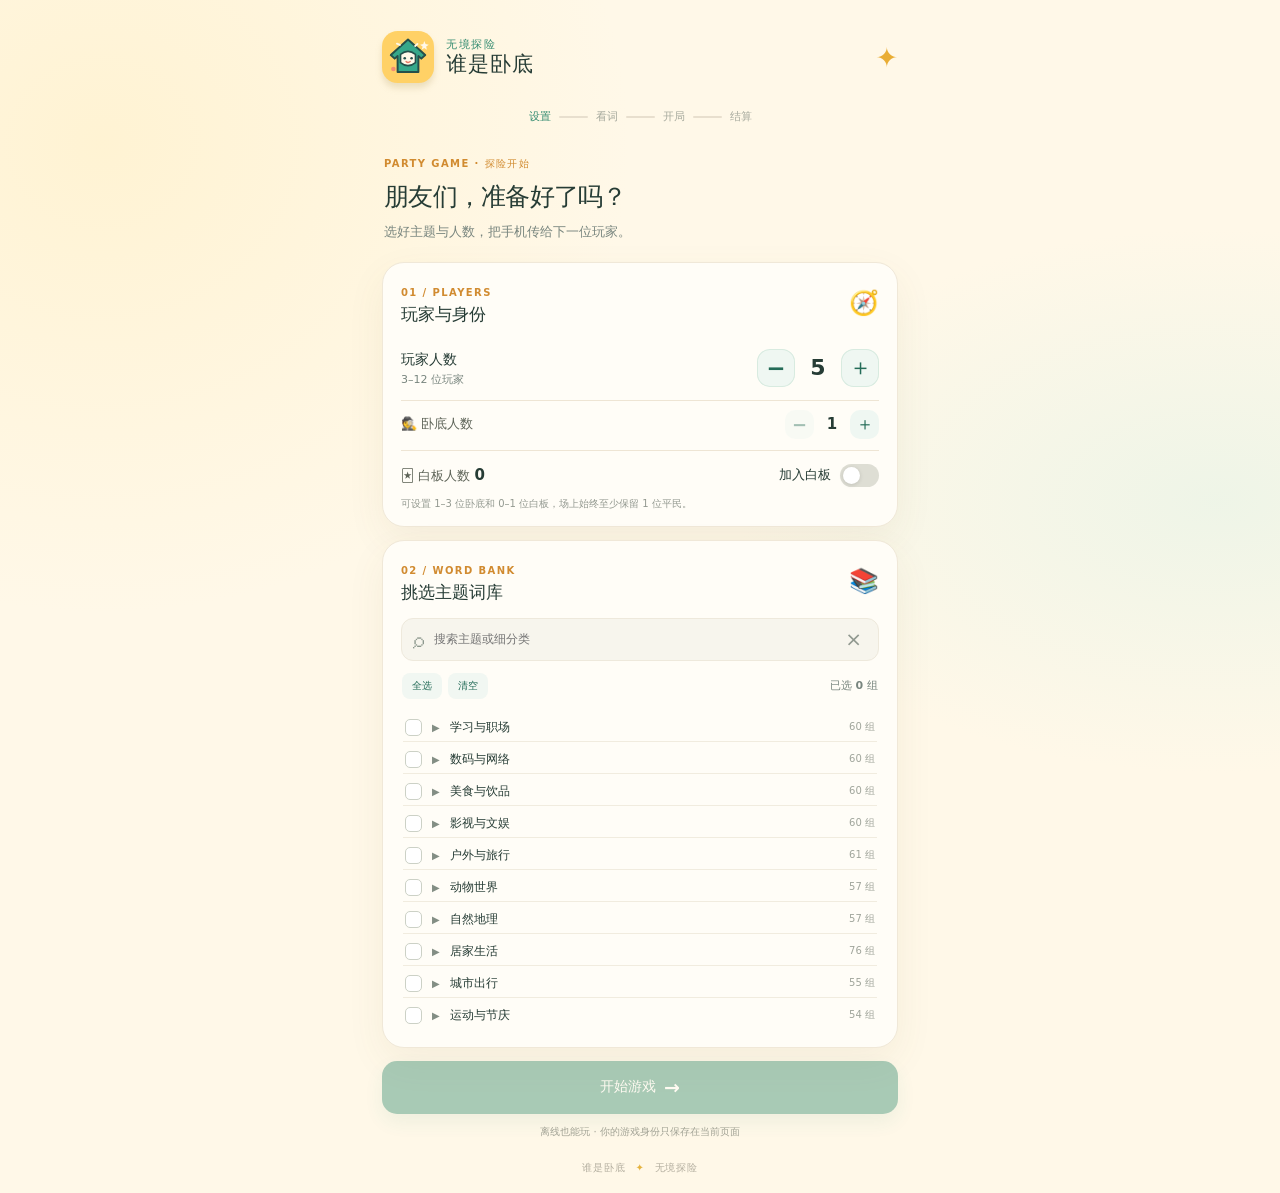
==== v2/index.html @ dc9503a5 "feat: add WhoIsUndercover v2" ====
<!doctype html>
<html lang="zh-CN">
<head>
  <meta charset="utf-8">
  <meta name="viewport" content="width=device-width,initial-scale=1,viewport-fit=cover">
  <meta name="theme-color" content="#fff8e8">
  <meta name="description" content="谁是卧底 · 无境探险，多级主题词库的线下派对游戏。">
  <link rel="manifest" href="manifest.json">
  <link rel="icon" href="assets/mascot.svg" type="image/svg+xml">
  <link rel="stylesheet" href="styles.css">
  <title>谁是卧底 · 无境探险</title>
</head>
<body>
  <main class="app-shell">
    <header class="brand"><img src="assets/mascot.svg" alt="探险小侦探"><div><p>无境探险</p><h1>谁是卧底</h1></div><span class="brand-spark">✦</span></header>
    <div class="stepper" id="stepper" aria-label="游戏步骤"><span class="active">设置</span><i></i><span>看词</span><i></i><span>开局</span><i></i><span>结算</span></div>

    <section class="screen active" id="setup-screen">
      <div class="intro"><p class="eyebrow">PARTY GAME · 探险开始</p><h2>朋友们，准备好了吗？</h2><p>选好主题与人数，把手机传给下一位玩家。</p></div>
      <article class="panel setup-panel">
        <div class="section-heading"><div><span class="kicker">01 / PLAYERS</span><h3>玩家与身份</h3></div><span class="tiny-illustration">🧭</span></div>
        <div class="counter-row"><div><b>玩家人数</b><small>3–12 位玩家</small></div><div class="counter"><button data-adjust="players" data-delta="-1" aria-label="减少玩家">−</button><strong id="player-count">5</strong><button data-adjust="players" data-delta="1" aria-label="增加玩家">＋</button></div></div>
        <div class="role-control"><span>🕵️ 卧底人数</span><div class="mini-counter"><button data-adjust="undercover" data-delta="-1" aria-label="减少卧底">−</button><b id="undercover-count">1</b><button data-adjust="undercover" data-delta="1" aria-label="增加卧底">＋</button></div></div>
        <div class="role-summary"><span>🃏 白板人数 <b id="blank-count">0</b></span><span class="role-switch"><label for="blank-toggle">加入白板</label><input id="blank-toggle" type="checkbox"><i></i></span></div>
        <p class="hint">可设置 1–3 位卧底和 0–1 位白板，场上始终至少保留 1 位平民。</p>
      </article>

      <article class="panel categories-panel">
        <div class="section-heading"><div><span class="kicker">02 / WORD BANK</span><h3>挑选主题词库</h3></div><span class="tiny-illustration">📚</span></div>
        <label class="search-box"><span>⌕</span><input id="category-search" type="search" placeholder="搜索主题或细分类" autocomplete="off"><button id="clear-search" type="button" aria-label="清除搜索">×</button></label>
        <div class="category-actions"><button id="select-all" type="button">全选</button><button id="clear-all" type="button">清空</button><span id="pair-count">已选 0 组</span></div>
        <div id="category-tree" class="category-tree" aria-live="polite"><p class="loading">正在打开探险地图…</p></div>
      </article>
      <button class="primary-button" id="start-button" disabled>开始游戏 <span>→</span></button>
      <p class="bottom-note">离线也能玩 · 你的游戏身份只保存在当前页面</p>
    </section>

    <section class="screen" id="reveal-screen">
      <div class="screen-title"><span class="kicker">PASS THE PHONE</span><h2 id="reveal-heading">请 1 号玩家查看</h2><p>确认只有自己看到屏幕，再轻触卡片。</p></div>
      <button class="secret-card" id="secret-card" type="button" aria-label="轻触显示你的词语"><span class="card-stars">✦　✦</span><img src="assets/mascot.svg" alt=""><b id="secret-word">轻触查看词语</b><small id="secret-role">这是你的秘密任务</small></button>
      <div class="reveal-controls"><button class="secondary-button" id="camera-button" type="button" disabled>📷 拍张头像</button><button class="primary-button" id="seen-button" type="button" disabled>我记住了，传给下一位 <span>→</span></button></div>
      <div class="progress-dots" id="reveal-progress"></div>
    </section>

    <section class="screen" id="play-screen">
      <div class="screen-title"><span class="kicker">ROUND <b id="round-number">1</b></span><h2>轮流描述，找出卧底</h2><p>选中玩家可查看词语或记录淘汰。</p></div>
      <div class="players-grid" id="players-grid"></div>
      <div class="selection-label" id="selection-label">先点选一位玩家</div>
      <div class="action-row"><button class="secondary-button" id="forget-button" disabled>👀 忘词了</button><button class="danger-button" id="eliminate-button" disabled>⚡ 记录淘汰</button></div>
      <button class="text-button" id="finish-button">结束游戏并查看身份</button>
    </section>

    <section class="screen" id="result-screen">
      <div class="result-hero"><span id="result-emoji">🎉</span><p class="kicker">GAME COMPLETE</p><h2 id="result-title">游戏结束</h2><p id="result-message"></p></div>
      <article class="panel"><div class="section-heading"><div><span class="kicker">THE REVEAL</span><h3>大家的身份</h3></div><span class="tiny-illustration">🎭</span></div><div class="result-players" id="result-players"></div><p class="word-reveal" id="word-reveal"></p></article>
      <button class="primary-button" id="new-game-button">再玩一局 <span>↻</span></button>
    </section>
    <footer class="footer-brand">谁是卧底 <span>✦</span> 无境探险</footer>
  </main>

  <dialog id="peek-dialog" class="peek-dialog"><button class="dialog-close" data-close aria-label="关闭">×</button><span>🤫 偷偷看一眼</span><h2 id="peek-word"></h2><p id="peek-player"></p><small>3 秒后自动收起</small></dialog>
  <dialog id="camera-dialog" class="camera-dialog"><button class="dialog-close" data-close aria-label="关闭">×</button><h2>拍张头像</h2><video id="camera-video" autoplay playsinline></video><canvas id="camera-canvas" hidden></canvas><img id="camera-preview" alt="头像预览" hidden><div class="camera-actions"><button class="secondary-button" id="capture-button">拍照</button><button class="primary-button" id="save-photo-button" disabled>保存头像</button></div><p id="camera-message">允许相机权限即可拍照，也可以直接关闭跳过。</p></dialog>
  <div class="toast" id="toast" role="status"></div>
  <script src="app.js" defer></script>
</body>
</html>
---- v2/styles.css ----
:root{font-family:ui-rounded,"SF Pro Rounded","Noto Sans SC",system-ui,sans-serif;color:#263c35;background:#fff8e8;font-synthesis:none;--ink:#263c35;--green:#338b70;--green-dark:#246c58;--coral:#ec7969;--yellow:#ffd166;--paper:#fffdf7;--muted:#78857e;--line:#eee5d4;--shadow:0 14px 38px #705d3312}*{box-sizing:border-box}body{margin:0;min-width:320px;min-height:100vh;background:radial-gradient(ellipse at 8% 12%,#ffedbb77,transparent 33rem),radial-gradient(ellipse at 95% 42%,#cdeee655,transparent 30rem),#fff8e8}button,input{font:inherit}button{cursor:pointer;-webkit-tap-highlight-color:transparent}button:disabled{cursor:not-allowed;opacity:.42}.app-shell{width:min(100%,560px);min-height:100dvh;margin:auto;padding:calc(14px + env(safe-area-inset-top)) 22px calc(18px + env(safe-area-inset-bottom));display:flex;flex-direction:column}.brand{display:flex;align-items:center;gap:12px;height:60px;position:relative}.brand img{width:52px;height:52px;filter:drop-shadow(0 5px 3px #947c2830)}.brand p{font-size:11px;font-weight:750;letter-spacing:.14em;color:var(--green);margin:0 0 1px}.brand h1{font-size:21px;line-height:1.1;margin:0;letter-spacing:.04em}.brand-spark{margin-left:auto;color:#e9ad34;font-size:27px}.stepper{display:flex;align-items:center;justify-content:center;gap:8px;margin:22px 0 23px;color:#a6a99d;font-size:11px;font-weight:700}.stepper i{width:29px;height:2px;background:#e8dfce;border-radius:3px}.stepper span.active{color:var(--green)}.screen{display:none;animation:arrive .24s ease}.screen.active{display:block}@keyframes arrive{from{opacity:.45;transform:translateY(5px)}to{opacity:1;transform:none}}.intro{margin:0 2px 20px}.eyebrow,.kicker{font-size:10px;letter-spacing:.14em;font-weight:800;color:#d18b30}.intro h2,.screen-title h2{font-size:25px;line-height:1.3;margin:6px 0 7px;letter-spacing:-.03em}.intro>p:last-child,.screen-title>p:last-child{font-size:13px;line-height:1.65;color:var(--muted);margin:0}.panel{background:var(--paper);border:1px solid #f0e8d8;border-radius:22px;padding:18px 18px 15px;box-shadow:var(--shadow);margin-bottom:13px}.section-heading{display:flex;align-items:center;justify-content:space-between;margin-bottom:14px}.section-heading h3{margin:3px 0 0;font-size:17px}.tiny-illustration{font-size:24px}.counter-row{display:flex;justify-content:space-between;align-items:center;padding:9px 0 13px}.counter-row>div:first-child b{font-size:14px}.counter-row small{display:block;color:var(--muted);font-size:11px;margin-top:3px}.counter{display:flex;align-items:center;gap:13px}.counter strong{font-size:22px;min-width:20px;text-align:center}.counter button{width:38px;height:38px;border-radius:13px;border:0;background:#eff7f2;color:var(--green-dark);font-size:23px;font-weight:600;box-shadow:inset 0 0 0 1px #d8ebe0}.role-summary{border-top:1px solid var(--line);padding-top:13px;display:flex;align-items:center;justify-content:space-between;font-size:13px}.role-summary>span:first-child{color:#5d6357}.role-summary b{font-size:15px;color:var(--ink)}.role-switch{display:flex;align-items:center;gap:9px;cursor:pointer}.role-switch input{position:absolute;opacity:0}.role-switch i{width:39px;height:23px;background:#deded4;border-radius:20px;position:relative;transition:.2s}.role-switch i:before{content:"";position:absolute;width:17px;height:17px;border-radius:50%;background:white;top:3px;left:3px;box-shadow:0 1px 4px #0002;transition:.2s}.role-switch input:checked+i{background:var(--green)}.role-switch input:checked+i:before{transform:translateX(16px)}.hint{font-size:10px;color:#939990;margin:10px 0 0}.search-box{display:flex;align-items:center;height:43px;background:#f7f5ed;border:1px solid #eee9dc;border-radius:12px;padding:0 11px;gap:8px;color:#8d988e}.search-box>span{font-size:22px}.search-box input{border:0;outline:0;background:transparent;min-width:0;flex:1;font-size:12px;color:var(--ink)}.search-box button{border:0;background:none;color:#90988f;font-size:20px;padding:3px 5px}.category-actions{display:flex;align-items:center;gap:6px;padding:12px 1px 9px}.category-actions button{border:0;background:#f1f7f2;color:var(--green-dark);border-radius:8px;padding:6px 10px;font-size:10px;font-weight:700}.category-actions span{margin-left:auto;font-size:11px;color:var(--muted);font-weight:650}.category-tree{max-height:335px;overflow:auto;padding:2px 2px 3px;scrollbar-width:thin;scrollbar-color:#dddfd3 transparent}.tree-root{border-top:1px solid #f1ecdf}.tree-root:first-child{border-top:0}.root-row{display:flex;align-items:center;gap:7px;padding:9px 2px 5px;font-size:12px;font-weight:750}.root-check,.leaf-check{appearance:none;width:17px;height:17px;flex:none;border:1.5px solid #ccd1c6;border-radius:5px;background:white;margin:0;display:grid;place-items:center}.root-check:checked,.leaf-check:checked{background:var(--green);border-color:var(--green)}.root-check:checked:after,.leaf-check:checked:after{content:"✓";color:white;font-size:11px;font-weight:800}.root-toggle{border:0;background:none;color:#838e84;padding:3px;font-size:10px}.root-count{margin-left:auto;color:#a0a59b;font-size:10px;font-weight:500}.leaf-list{display:grid;grid-template-columns:1fr 1fr;gap:3px 8px;padding:2px 0 9px 24px}.leaf-row{display:flex;align-items:center;gap:6px;min-height:29px;font-size:10px;color:#626d65}.leaf-row .root-count{font-size:9px}.loading{font-size:12px;color:var(--muted);text-align:center;padding:30px 0}.primary-button,.secondary-button,.danger-button{border:0;border-radius:15px;min-height:53px;padding:0 17px;font-weight:750;font-size:14px;transition:transform .12s,filter .12s}.primary-button:active,.secondary-button:active,.danger-button:active{transform:scale(.98)}.primary-button{width:100%;background:var(--green);color:white;box-shadow:0 8px 20px #338b7033;display:flex;align-items:center;justify-content:center;gap:8px}.primary-button span{font-size:19px}.bottom-note{text-align:center;color:#a4a396;font-size:10px;margin:11px 0 0}.screen-title{text-align:center;margin:2px 0 19px}.screen-title h2{font-size:22px;margin:6px 0}.secret-card{width:min(100%,330px);height:350px;margin:0 auto 20px;border:0;border-radius:27px;background:linear-gradient(147deg,#f8d977,#ffc65f 75%);box-shadow:0 15px 28px #a279321e,inset 0 0 0 1px #fff9d3;display:flex;flex-direction:column;align-items:center;justify-content:center;position:relative;color:#315749;overflow:hidden}.secret-card:before,.secret-card:after{content:"";position:absolute;border:1px solid #fff9;border-radius:50%;width:290px;height:290px;top:-175px;right:-112px}.secret-card:after{width:190px;height:190px;top:auto;right:auto;left:-92px;bottom:-107px}.secret-card img{width:102px;height:102px;margin:16px 0;filter:drop-shadow(0 6px 4px #82621f24)}.secret-card b{font-size:23px}.secret-card small{font-size:12px;margin-top:9px;color:#547166}.card-stars{position:absolute;top:21px;right:24px;color:#fff9;font-size:16px}.secret-card.revealed{background:linear-gradient(140deg,#d7f0dc,#aadfbe)}.reveal-controls{display:grid;gap:9px}.secondary-button{background:#eef5ef;color:var(--green-dark);border:1px solid #dfebe1}.reveal-controls .secondary-button{min-height:44px}.progress-dots{display:flex;justify-content:center;gap:8px;margin:18px}.progress-dots i{width:7px;height:7px;border-radius:10px;background:#ddd9cc}.progress-dots i.done{background:var(--green)}.players-grid{display:grid;grid-template-columns:repeat(3,1fr);gap:10px;margin:18px 0 11px}.player-card{border:1px solid #ece6da;background:var(--paper);border-radius:17px;min-height:105px;padding:11px 5px 9px;position:relative;display:flex;flex-direction:column;align-items:center;justify-content:center;gap:4px;box-shadow:0 5px 14px #725e2909;transition:.15s}.player-card.selected{border:2px solid var(--green);background:#eff8f0;transform:translateY(-2px)}.player-card.eliminated{opacity:.56;background:#f2eee6}.player-card.eliminated:after{content:"淘汰";position:absolute;right:5px;top:5px;font-size:8px;color:white;background:var(--coral);padding:3px 5px;border-radius:7px}.avatar{width:39px;height:39px;border-radius:50%;object-fit:cover;background:#ffe9ad;border:2px solid #fff;box-shadow:0 2px 6px #0001}.avatar-emoji{display:grid;place-items:center;font-size:22px}.player-card b{font-size:11px}.player-card small{font-size:9px;color:#899187}.selection-label{text-align:center;font-size:11px;color:#8a9389;min-height:19px;margin:8px}.action-row{display:grid;grid-template-columns:1fr 1fr;gap:9px}.action-row button{font-size:12px;padding:0 8px;min-height:49px}.danger-button{background:#fce9e4;color:#b75548;border:1px solid #f5d1c8}.text-button{display:block;margin:12px auto;border:0;background:none;padding:10px;color:#8b9188;font-size:11px;text-decoration:underline;text-underline-offset:3px}.result-hero{text-align:center;padding:12px 0 20px}.result-hero>span{font-size:53px}.result-hero .kicker{margin:10px 0 3px}.result-hero h2{font-size:27px;margin:2px}.result-hero>p:last-child{font-size:12px;color:var(--muted);margin:7px}.result-players{display:grid;grid-template-columns:repeat(3,1fr);gap:8px}.result-player{background:#f8f6ef;border-radius:12px;text-align:center;padding:11px 4px;font-size:11px}.result-player span{font-size:20px;display:block;margin-bottom:4px}.result-player small{display:block;color:#7d877d;font-size:9px;margin-top:4px}.word-reveal{background:#fff6d9;border-radius:10px;padding:10px;text-align:center;font-size:11px;color:#655535;margin:11px 0 0}.result-screen+.footer-brand{margin-top:auto}.footer-brand{margin-top:auto;padding-top:22px;text-align:center;color:#b2ad9e;font-size:10px;letter-spacing:.08em}.footer-brand span{color:#e5b33f;margin:0 6px}.peek-dialog,.camera-dialog{border:0;border-radius:24px;width:min(calc(100% - 32px),410px);padding:29px 22px;background:#fffdf7;color:var(--ink);text-align:center;box-shadow:0 24px 90px #14201955}.peek-dialog::backdrop,.camera-dialog::backdrop{background:#21342d88;backdrop-filter:blur(4px)}.dialog-close{position:absolute;right:12px;top:9px;border:0;background:none;color:#899088;font-size:24px}.peek-dialog>span{font-size:12px;color:var(--green)}.peek-dialog h2{font-size:30px;margin:18px}.peek-dialog p,.peek-dialog small{color:#8d958b;font-size:12px}.camera-dialog{text-align:left}.camera-dialog h2{margin:0 0 12px}.camera-dialog video,.camera-dialog>img{width:100%;max-height:55vh;object-fit:cover;border-radius:15px;background:#eae9df}.camera-actions{display:grid;grid-template-columns:1fr 1fr;gap:8px;margin-top:12px}.camera-actions button{font-size:12px;min-height:45px}.camera-dialog>p{font-size:11px;color:#8d958b;text-align:center;margin-bottom:0}.toast{position:fixed;bottom:calc(26px + env(safe-area-inset-bottom));left:50%;transform:translate(-50%,20px);padding:11px 16px;border-radius:11px;background:#273c34;color:white;font-size:12px;opacity:0;pointer-events:none;transition:.2s;white-space:nowrap;z-index:5}.toast.show{opacity:1;transform:translate(-50%,0)}
@media(min-width:600px){.app-shell{padding-top:27px}.category-tree{max-height:390px}.players-grid{grid-template-columns:repeat(4,1fr)}}
@media(max-height:760px){.secret-card{height:290px}.category-tree{max-height:270px}}
@media(prefers-reduced-motion:reduce){*,*:before,*:after{animation-duration:.01ms!important;transition-duration:.01ms!important;scroll-behavior:auto!important}}
.role-control{display:flex;align-items:center;justify-content:space-between;padding:9px 0 11px;border-top:1px solid var(--line);font-size:13px;color:#5d6357}.mini-counter{display:flex;align-items:center;gap:12px}.mini-counter b{font-size:15px;color:var(--ink);min-width:12px;text-align:center}.mini-counter button{width:29px;height:29px;border-radius:10px;border:0;background:#eff7f2;color:var(--green-dark);font-size:18px;font-weight:700}
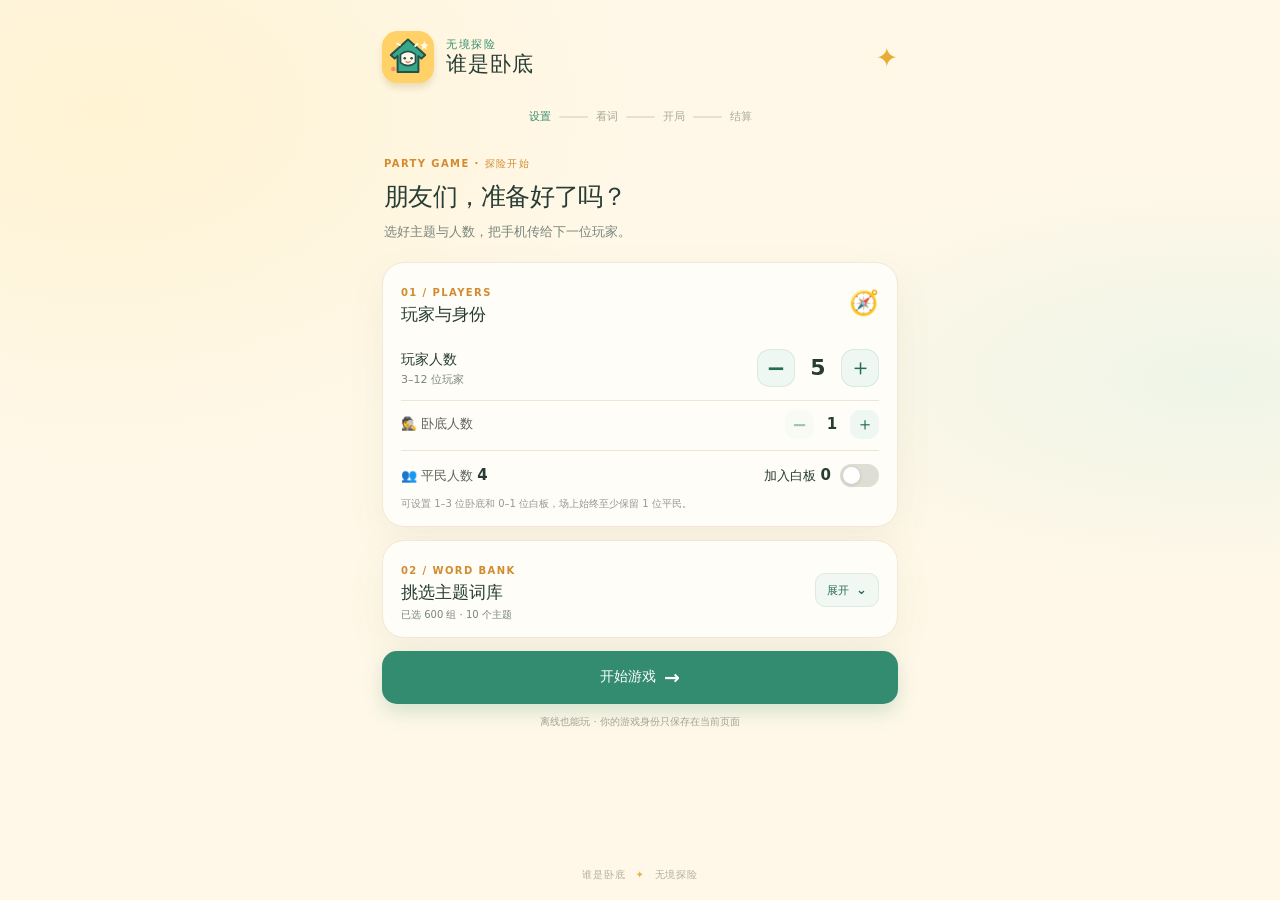
==== commit 72c10a62: "feat: compact mobile setup and restart game" ====
--- a/v2/index.html
+++ b/v2/index.html
@@ -21,15 +21,17 @@
         <div class="section-heading"><div><span class="kicker">01 / PLAYERS</span><h3>玩家与身份</h3></div><span class="tiny-illustration">🧭</span></div>
         <div class="counter-row"><div><b>玩家人数</b><small>3–12 位玩家</small></div><div class="counter"><button data-adjust="players" data-delta="-1" aria-label="减少玩家">−</button><strong id="player-count">5</strong><button data-adjust="players" data-delta="1" aria-label="增加玩家">＋</button></div></div>
         <div class="role-control"><span>🕵️ 卧底人数</span><div class="mini-counter"><button data-adjust="undercover" data-delta="-1" aria-label="减少卧底">−</button><b id="undercover-count">1</b><button data-adjust="undercover" data-delta="1" aria-label="增加卧底">＋</button></div></div>
-        <div class="role-summary"><span>🃏 白板人数 <b id="blank-count">0</b></span><span class="role-switch"><label for="blank-toggle">加入白板</label><input id="blank-toggle" type="checkbox"><i></i></span></div>
+        <div class="role-summary"><span>👥 平民人数 <b id="civilian-count">4</b></span><span class="role-switch"><label for="blank-toggle">加入白板 <b id="blank-count">0</b></label><input id="blank-toggle" type="checkbox"><i></i></span></div>
         <p class="hint">可设置 1–3 位卧底和 0–1 位白板，场上始终至少保留 1 位平民。</p>
       </article>
 
       <article class="panel categories-panel">
-        <div class="section-heading"><div><span class="kicker">02 / WORD BANK</span><h3>挑选主题词库</h3></div><span class="tiny-illustration">📚</span></div>
-        <label class="search-box"><span>⌕</span><input id="category-search" type="search" placeholder="搜索主题或细分类" autocomplete="off"><button id="clear-search" type="button" aria-label="清除搜索">×</button></label>
-        <div class="category-actions"><button id="select-all" type="button">全选</button><button id="clear-all" type="button">清空</button><span id="pair-count">已选 0 组</span></div>
-        <div id="category-tree" class="category-tree" aria-live="polite"><p class="loading">正在打开探险地图…</p></div>
+        <div class="section-heading category-heading"><div><span class="kicker">02 / WORD BANK</span><h3>挑选主题词库</h3><p id="pair-count" class="category-summary">正在载入词库…</p></div><button id="category-toggle" class="category-toggle" type="button" aria-expanded="false" aria-controls="category-controls">展开 <span>⌄</span></button></div>
+        <div id="category-controls" hidden>
+          <label class="search-box"><span>⌕</span><input id="category-search" type="search" placeholder="搜索主题或细分类" autocomplete="off"><button id="clear-search" type="button" aria-label="清除搜索">×</button></label>
+          <div class="category-actions"><button id="select-all" type="button">全选</button><button id="clear-all" type="button">清空</button></div>
+          <div id="category-tree" class="category-tree" aria-live="polite"><p class="loading">正在打开探险地图…</p></div>
+        </div>
       </article>
       <button class="primary-button" id="start-button" disabled>开始游戏 <span>→</span></button>
       <p class="bottom-note">离线也能玩 · 你的游戏身份只保存在当前页面</p>
@@ -39,6 +41,7 @@
       <div class="screen-title"><span class="kicker">PASS THE PHONE</span><h2 id="reveal-heading">请 1 号玩家查看</h2><p>确认只有自己看到屏幕，再轻触卡片。</p></div>
       <button class="secret-card" id="secret-card" type="button" aria-label="轻触显示你的词语"><span class="card-stars">✦　✦</span><img src="assets/mascot.svg" alt=""><b id="secret-word">轻触查看词语</b><small id="secret-role">这是你的秘密任务</small></button>
       <div class="reveal-controls"><button class="secondary-button" id="camera-button" type="button" disabled>📷 拍张头像</button><button class="primary-button" id="seen-button" type="button" disabled>我记住了，传给下一位 <span>→</span></button></div>
+      <button class="text-button restart-button" type="button" data-restart>↻ 词语不合适？换词重开</button>
       <div class="progress-dots" id="reveal-progress"></div>
     </section>
 
@@ -48,6 +51,7 @@
       <div class="selection-label" id="selection-label">先点选一位玩家</div>
       <div class="action-row"><button class="secondary-button" id="forget-button" disabled>👀 忘词了</button><button class="danger-button" id="eliminate-button" disabled>⚡ 记录淘汰</button></div>
       <button class="text-button" id="finish-button">结束游戏并查看身份</button>
+      <button class="text-button restart-button" type="button" data-restart>↻ 词语不合适？换词重开</button>
     </section>
 
     <section class="screen" id="result-screen">
--- a/v2/styles.css
+++ b/v2/styles.css
@@ -1,5 +1,52 @@
 :root{font-family:ui-rounded,"SF Pro Rounded","Noto Sans SC",system-ui,sans-serif;color:#263c35;background:#fff8e8;font-synthesis:none;--ink:#263c35;--green:#338b70;--green-dark:#246c58;--coral:#ec7969;--yellow:#ffd166;--paper:#fffdf7;--muted:#78857e;--line:#eee5d4;--shadow:0 14px 38px #705d3312}*{box-sizing:border-box}body{margin:0;min-width:320px;min-height:100vh;background:radial-gradient(ellipse at 8% 12%,#ffedbb77,transparent 33rem),radial-gradient(ellipse at 95% 42%,#cdeee655,transparent 30rem),#fff8e8}button,input{font:inherit}button{cursor:pointer;-webkit-tap-highlight-color:transparent}button:disabled{cursor:not-allowed;opacity:.42}.app-shell{width:min(100%,560px);min-height:100dvh;margin:auto;padding:calc(14px + env(safe-area-inset-top)) 22px calc(18px + env(safe-area-inset-bottom));display:flex;flex-direction:column}.brand{display:flex;align-items:center;gap:12px;height:60px;position:relative}.brand img{width:52px;height:52px;filter:drop-shadow(0 5px 3px #947c2830)}.brand p{font-size:11px;font-weight:750;letter-spacing:.14em;color:var(--green);margin:0 0 1px}.brand h1{font-size:21px;line-height:1.1;margin:0;letter-spacing:.04em}.brand-spark{margin-left:auto;color:#e9ad34;font-size:27px}.stepper{display:flex;align-items:center;justify-content:center;gap:8px;margin:22px 0 23px;color:#a6a99d;font-size:11px;font-weight:700}.stepper i{width:29px;height:2px;background:#e8dfce;border-radius:3px}.stepper span.active{color:var(--green)}.screen{display:none;animation:arrive .24s ease}.screen.active{display:block}@keyframes arrive{from{opacity:.45;transform:translateY(5px)}to{opacity:1;transform:none}}.intro{margin:0 2px 20px}.eyebrow,.kicker{font-size:10px;letter-spacing:.14em;font-weight:800;color:#d18b30}.intro h2,.screen-title h2{font-size:25px;line-height:1.3;margin:6px 0 7px;letter-spacing:-.03em}.intro>p:last-child,.screen-title>p:last-child{font-size:13px;line-height:1.65;color:var(--muted);margin:0}.panel{background:var(--paper);border:1px solid #f0e8d8;border-radius:22px;padding:18px 18px 15px;box-shadow:var(--shadow);margin-bottom:13px}.section-heading{display:flex;align-items:center;justify-content:space-between;margin-bottom:14px}.section-heading h3{margin:3px 0 0;font-size:17px}.tiny-illustration{font-size:24px}.counter-row{display:flex;justify-content:space-between;align-items:center;padding:9px 0 13px}.counter-row>div:first-child b{font-size:14px}.counter-row small{display:block;color:var(--muted);font-size:11px;margin-top:3px}.counter{display:flex;align-items:center;gap:13px}.counter strong{font-size:22px;min-width:20px;text-align:center}.counter button{width:38px;height:38px;border-radius:13px;border:0;background:#eff7f2;color:var(--green-dark);font-size:23px;font-weight:600;box-shadow:inset 0 0 0 1px #d8ebe0}.role-summary{border-top:1px solid var(--line);padding-top:13px;display:flex;align-items:center;justify-content:space-between;font-size:13px}.role-summary>span:first-child{color:#5d6357}.role-summary b{font-size:15px;color:var(--ink)}.role-switch{display:flex;align-items:center;gap:9px;cursor:pointer}.role-switch input{position:absolute;opacity:0}.role-switch i{width:39px;height:23px;background:#deded4;border-radius:20px;position:relative;transition:.2s}.role-switch i:before{content:"";position:absolute;width:17px;height:17px;border-radius:50%;background:white;top:3px;left:3px;box-shadow:0 1px 4px #0002;transition:.2s}.role-switch input:checked+i{background:var(--green)}.role-switch input:checked+i:before{transform:translateX(16px)}.hint{font-size:10px;color:#939990;margin:10px 0 0}.search-box{display:flex;align-items:center;height:43px;background:#f7f5ed;border:1px solid #eee9dc;border-radius:12px;padding:0 11px;gap:8px;color:#8d988e}.search-box>span{font-size:22px}.search-box input{border:0;outline:0;background:transparent;min-width:0;flex:1;font-size:12px;color:var(--ink)}.search-box button{border:0;background:none;color:#90988f;font-size:20px;padding:3px 5px}.category-actions{display:flex;align-items:center;gap:6px;padding:12px 1px 9px}.category-actions button{border:0;background:#f1f7f2;color:var(--green-dark);border-radius:8px;padding:6px 10px;font-size:10px;font-weight:700}.category-actions span{margin-left:auto;font-size:11px;color:var(--muted);font-weight:650}.category-tree{max-height:335px;overflow:auto;padding:2px 2px 3px;scrollbar-width:thin;scrollbar-color:#dddfd3 transparent}.tree-root{border-top:1px solid #f1ecdf}.tree-root:first-child{border-top:0}.root-row{display:flex;align-items:center;gap:7px;padding:9px 2px 5px;font-size:12px;font-weight:750}.root-check,.leaf-check{appearance:none;width:17px;height:17px;flex:none;border:1.5px solid #ccd1c6;border-radius:5px;background:white;margin:0;display:grid;place-items:center}.root-check:checked,.leaf-check:checked{background:var(--green);border-color:var(--green)}.root-check:checked:after,.leaf-check:checked:after{content:"✓";color:white;font-size:11px;font-weight:800}.root-toggle{border:0;background:none;color:#838e84;padding:3px;font-size:10px}.root-count{margin-left:auto;color:#a0a59b;font-size:10px;font-weight:500}.leaf-list{display:grid;grid-template-columns:1fr 1fr;gap:3px 8px;padding:2px 0 9px 24px}.leaf-row{display:flex;align-items:center;gap:6px;min-height:29px;font-size:10px;color:#626d65}.leaf-row .root-count{font-size:9px}.loading{font-size:12px;color:var(--muted);text-align:center;padding:30px 0}.primary-button,.secondary-button,.danger-button{border:0;border-radius:15px;min-height:53px;padding:0 17px;font-weight:750;font-size:14px;transition:transform .12s,filter .12s}.primary-button:active,.secondary-button:active,.danger-button:active{transform:scale(.98)}.primary-button{width:100%;background:var(--green);color:white;box-shadow:0 8px 20px #338b7033;display:flex;align-items:center;justify-content:center;gap:8px}.primary-button span{font-size:19px}.bottom-note{text-align:center;color:#a4a396;font-size:10px;margin:11px 0 0}.screen-title{text-align:center;margin:2px 0 19px}.screen-title h2{font-size:22px;margin:6px 0}.secret-card{width:min(100%,330px);height:350px;margin:0 auto 20px;border:0;border-radius:27px;background:linear-gradient(147deg,#f8d977,#ffc65f 75%);box-shadow:0 15px 28px #a279321e,inset 0 0 0 1px #fff9d3;display:flex;flex-direction:column;align-items:center;justify-content:center;position:relative;color:#315749;overflow:hidden}.secret-card:before,.secret-card:after{content:"";position:absolute;border:1px solid #fff9;border-radius:50%;width:290px;height:290px;top:-175px;right:-112px}.secret-card:after{width:190px;height:190px;top:auto;right:auto;left:-92px;bottom:-107px}.secret-card img{width:102px;height:102px;margin:16px 0;filter:drop-shadow(0 6px 4px #82621f24)}.secret-card b{font-size:23px}.secret-card small{font-size:12px;margin-top:9px;color:#547166}.card-stars{position:absolute;top:21px;right:24px;color:#fff9;font-size:16px}.secret-card.revealed{background:linear-gradient(140deg,#d7f0dc,#aadfbe)}.reveal-controls{display:grid;gap:9px}.secondary-button{background:#eef5ef;color:var(--green-dark);border:1px solid #dfebe1}.reveal-controls .secondary-button{min-height:44px}.progress-dots{display:flex;justify-content:center;gap:8px;margin:18px}.progress-dots i{width:7px;height:7px;border-radius:10px;background:#ddd9cc}.progress-dots i.done{background:var(--green)}.players-grid{display:grid;grid-template-columns:repeat(3,1fr);gap:10px;margin:18px 0 11px}.player-card{border:1px solid #ece6da;background:var(--paper);border-radius:17px;min-height:105px;padding:11px 5px 9px;position:relative;display:flex;flex-direction:column;align-items:center;justify-content:center;gap:4px;box-shadow:0 5px 14px #725e2909;transition:.15s}.player-card.selected{border:2px solid var(--green);background:#eff8f0;transform:translateY(-2px)}.player-card.eliminated{opacity:.56;background:#f2eee6}.player-card.eliminated:after{content:"淘汰";position:absolute;right:5px;top:5px;font-size:8px;color:white;background:var(--coral);padding:3px 5px;border-radius:7px}.avatar{width:39px;height:39px;border-radius:50%;object-fit:cover;background:#ffe9ad;border:2px solid #fff;box-shadow:0 2px 6px #0001}.avatar-emoji{display:grid;place-items:center;font-size:22px}.player-card b{font-size:11px}.player-card small{font-size:9px;color:#899187}.selection-label{text-align:center;font-size:11px;color:#8a9389;min-height:19px;margin:8px}.action-row{display:grid;grid-template-columns:1fr 1fr;gap:9px}.action-row button{font-size:12px;padding:0 8px;min-height:49px}.danger-button{background:#fce9e4;color:#b75548;border:1px solid #f5d1c8}.text-button{display:block;margin:12px auto;border:0;background:none;padding:10px;color:#8b9188;font-size:11px;text-decoration:underline;text-underline-offset:3px}.result-hero{text-align:center;padding:12px 0 20px}.result-hero>span{font-size:53px}.result-hero .kicker{margin:10px 0 3px}.result-hero h2{font-size:27px;margin:2px}.result-hero>p:last-child{font-size:12px;color:var(--muted);margin:7px}.result-players{display:grid;grid-template-columns:repeat(3,1fr);gap:8px}.result-player{background:#f8f6ef;border-radius:12px;text-align:center;padding:11px 4px;font-size:11px}.result-player span{font-size:20px;display:block;margin-bottom:4px}.result-player small{display:block;color:#7d877d;font-size:9px;margin-top:4px}.word-reveal{background:#fff6d9;border-radius:10px;padding:10px;text-align:center;font-size:11px;color:#655535;margin:11px 0 0}.result-screen+.footer-brand{margin-top:auto}.footer-brand{margin-top:auto;padding-top:22px;text-align:center;color:#b2ad9e;font-size:10px;letter-spacing:.08em}.footer-brand span{color:#e5b33f;margin:0 6px}.peek-dialog,.camera-dialog{border:0;border-radius:24px;width:min(calc(100% - 32px),410px);padding:29px 22px;background:#fffdf7;color:var(--ink);text-align:center;box-shadow:0 24px 90px #14201955}.peek-dialog::backdrop,.camera-dialog::backdrop{background:#21342d88;backdrop-filter:blur(4px)}.dialog-close{position:absolute;right:12px;top:9px;border:0;background:none;color:#899088;font-size:24px}.peek-dialog>span{font-size:12px;color:var(--green)}.peek-dialog h2{font-size:30px;margin:18px}.peek-dialog p,.peek-dialog small{color:#8d958b;font-size:12px}.camera-dialog{text-align:left}.camera-dialog h2{margin:0 0 12px}.camera-dialog video,.camera-dialog>img{width:100%;max-height:55vh;object-fit:cover;border-radius:15px;background:#eae9df}.camera-actions{display:grid;grid-template-columns:1fr 1fr;gap:8px;margin-top:12px}.camera-actions button{font-size:12px;min-height:45px}.camera-dialog>p{font-size:11px;color:#8d958b;text-align:center;margin-bottom:0}.toast{position:fixed;bottom:calc(26px + env(safe-area-inset-bottom));left:50%;transform:translate(-50%,20px);padding:11px 16px;border-radius:11px;background:#273c34;color:white;font-size:12px;opacity:0;pointer-events:none;transition:.2s;white-space:nowrap;z-index:5}.toast.show{opacity:1;transform:translate(-50%,0)}
 @media(min-width:600px){.app-shell{padding-top:27px}.category-tree{max-height:390px}.players-grid{grid-template-columns:repeat(4,1fr)}}
 @media(max-height:760px){.secret-card{height:290px}.category-tree{max-height:270px}}
+/* Keep the setup screen compact on phone viewports while the category editor starts folded. */
+.category-heading{margin-bottom:0}
+.category-summary{font-size:10px;color:var(--muted);margin:4px 0 0}
+.category-toggle{border:1px solid #dfe9df;border-radius:10px;background:#f1f7f2;color:var(--green-dark);padding:8px 11px;font-size:11px;font-weight:700;white-space:nowrap}
+.category-toggle span{font-size:13px;margin-left:3px}
+.categories-panel #category-controls{padding-top:12px}
+.restart-button{margin:7px auto 0;padding:8px 10px;color:#a45d50;text-decoration:none}
+@media(max-width:600px){
+  .app-shell{padding:calc(7px + env(safe-area-inset-top)) 14px calc(8px + env(safe-area-inset-bottom))}
+  .brand{height:45px;gap:9px}
+  .brand img{width:40px;height:40px}
+  .brand p{font-size:9px}
+  .brand h1{font-size:18px}
+  .brand-spark{font-size:21px}
+  .stepper{margin:9px 0 12px;gap:7px;font-size:10px}
+  .stepper i{width:23px}
+  .intro{margin:0 2px 9px}
+  .intro h2{font-size:21px;margin:3px 0 4px}
+  .intro>p:last-child{font-size:11px;line-height:1.45}
+  .eyebrow,.kicker{font-size:9px}
+  .panel{border-radius:17px;padding:11px 13px 10px;margin-bottom:8px}
+  .section-heading{margin-bottom:7px}
+  .section-heading h3{font-size:15px}
+  .tiny-illustration{font-size:20px}
+  .counter-row{padding:3px 0 6px}
+  .counter-row>div:first-child b{font-size:12px}
+  .counter-row small{font-size:9px;margin-top:1px}
+  .counter{gap:10px}
+  .counter strong{font-size:19px}
+  .counter button{width:33px;height:33px;border-radius:11px}
+  .role-control{padding:6px 0 7px;font-size:11px}
+  .mini-counter{gap:10px}
+  .mini-counter button{width:27px;height:27px}
+  .role-summary{padding-top:8px;font-size:11px}
+  .role-summary b{font-size:13px}
+  .role-switch{gap:6px}
+  .role-switch i{width:35px;height:21px}
+  .role-switch i:before{width:15px;height:15px;top:3px;left:3px}
+  .role-switch input:checked+i:before{transform:translateX(14px)}
+  .hint{font-size:9px;margin:6px 0 0}
+  .category-summary{font-size:9px;margin-top:2px}
+  .category-toggle{padding:7px 9px;font-size:10px}
+  .primary-button,.secondary-button,.danger-button{min-height:45px;border-radius:13px;font-size:13px}
+  .bottom-note{font-size:9px;margin:5px 0 0}
+  .footer-brand{padding-top:8px;font-size:9px}
+}
 @media(prefers-reduced-motion:reduce){*,*:before,*:after{animation-duration:.01ms!important;transition-duration:.01ms!important;scroll-behavior:auto!important}}
 .role-control{display:flex;align-items:center;justify-content:space-between;padding:9px 0 11px;border-top:1px solid var(--line);font-size:13px;color:#5d6357}.mini-counter{display:flex;align-items:center;gap:12px}.mini-counter b{font-size:15px;color:var(--ink);min-width:12px;text-align:center}.mini-counter button{width:29px;height:29px;border-radius:10px;border:0;background:#eff7f2;color:var(--green-dark);font-size:18px;font-weight:700}
+@media(max-width:600px){.role-control{padding:6px 0 7px;font-size:11px}.mini-counter{gap:10px}.mini-counter button{width:27px;height:27px}}
